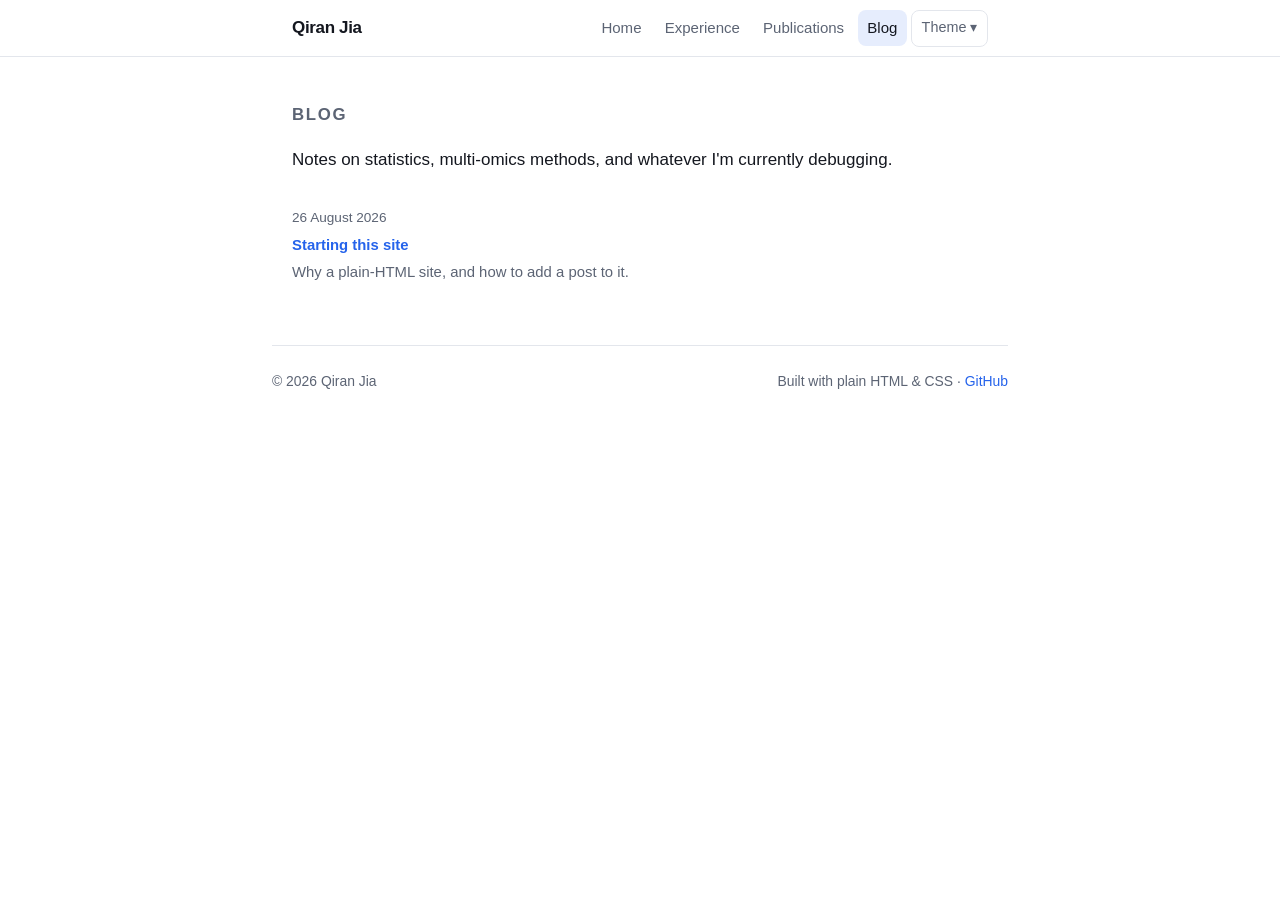
==== blog/index.html @ 93539d96 "Add personal academic website Static site (plain HTML/CSS/JS, no build step) styled after an academi" ====
<!doctype html>
<html lang="en">
<head>
<meta charset="utf-8">
<meta name="viewport" content="width=device-width, initial-scale=1">
<title>Blog · Qiran Jia</title>
<meta name="description" content="Notes on statistics, multi-omics methods, and research software by Qiran Jia.">
<meta name="author" content="Qiran Jia">
<meta property="og:title" content="Blog · Qiran Jia">
<meta property="og:description" content="Notes on statistics, multi-omics methods, and research software by Qiran Jia.">
<meta property="og:type" content="website">
<link rel="stylesheet" href="../assets/css/style.css">
<link rel="icon" href="data:image/svg+xml,%3Csvg xmlns=%22http://www.w3.org/2000/svg%22 viewBox=%220 0 32 32%22%3E%3Ctext y=%2224%22 x=%223%22 font-family=%22system-ui%22 font-weight=%22600%22 font-size=%2220%22%3EQJ%3C/text%3E%3C/svg%3E">
<script>
  /* Apply the saved theme before first paint so there's no flash. */
  document.documentElement.classList.add("js");
  try {
    var t = localStorage.getItem("qj-theme");
    if (t) document.documentElement.setAttribute("data-theme", t);
  } catch (e) {}
</script>
</head>
<body>
    <a class="skip" href="#main">Skip to content</a>
    <header class="topbar">
      <div class="topbar-inner">
        <a class="brand" href="../index.html">Qiran Jia</a>
        <button class="menu-btn" type="button" aria-expanded="false" aria-label="Menu">☰</button>
        <nav class="nav" aria-label="Main">
        <a href="../index.html">Home</a>
        <a href="../experience.html">Experience</a>
        <a href="../publications.html">Publications</a>
        <a href="../blog/index.html" aria-current="page">Blog</a>
          <div class="theme">
            <button class="theme-btn" type="button" aria-expanded="false" aria-haspopup="true">Theme ▾</button>
            <ul class="theme-list" hidden>
            <li><button type="button" data-theme="default">Default</button></li>
            <li><button type="button" data-theme="coffee">Coffee</button></li>
            <li><button type="button" data-theme="contrast">Contrast</button></li>
            <li><button type="button" data-theme="cupcake">Cupcake</button></li>
            <li><button type="button" data-theme="dracula">Dracula</button></li>
            <li><button type="button" data-theme="marine">Marine</button></li>
            <li><button type="button" data-theme="matcha">Matcha</button></li>
            <li><button type="button" data-theme="minimal">Minimal</button></li>
            <li><button type="button" data-theme="retro">Retro</button></li>
            <li><button type="button" data-theme="solar">Solar</button></li>
            <li><button type="button" data-theme="synthwave">Synthwave</button></li>
            </ul>
          </div>
        </nav>
      </div>
    </header>
    <main id="main" class="wrap">
      <h2>Blog</h2>
      <p>Notes on statistics, multi-omics methods, and whatever I'm currently debugging.</p>

      <!-- EDIT: add a line here for each new post, newest first -------------- -->
      <ul class="posts">
        <li>
          <time datetime="2026-08-26">26 August 2026</time>
          <p class="post-title"><a href="hello-world.html">Starting this site</a></p>
          <p>Why a plain-HTML site, and how to add a post to it.</p>
        </li>
      </ul>

    </main>
    <footer class="foot wrap">
      <span>© 2026 Qiran Jia</span>
      <span>Built with plain HTML &amp; CSS · <a href="https://github.com/BruceResearch">GitHub</a></span>
    </footer>
    <script src="../assets/js/theme.js"></script>
  </body>
</html>
---- assets/css/style.css ----
/* ==========================================================================
   Qiran Jia — personal site
   No build step. Edit content in the .html files; edit looks here.
   ========================================================================== */

/* --- Theme palettes -------------------------------------------------------
   Every theme overrides the same tokens. To add one: copy a block, rename it,
   and add an <li> to the theme menu in each page's nav.
   -------------------------------------------------------------------------- */
:root {
  --bg: #ffffff;
  --surface: #f7f8fa;
  --text: #14171f;
  --muted: #5c6474;
  --accent: #2563eb;
  --accent-soft: #e6edfd;
  --on-accent: #ffffff;
  --border: #e3e6ec;
  --shadow: 0 1px 2px rgba(16, 20, 30, .06), 0 8px 24px rgba(16, 20, 30, .05);

  --font-sans: ui-sans-serif, -apple-system, BlinkMacSystemFont, "Segoe UI", Inter, Roboto, Helvetica, Arial, sans-serif;
  --font-mono: ui-monospace, SFMono-Regular, "SF Mono", Menlo, Consolas, monospace;
  --radius: 12px;
  --measure: 46rem;
}

/* Default theme follows the OS when the visitor hasn't picked one. */
@media (prefers-color-scheme: dark) {
  :root:not([data-theme]) {
    --bg: #0f1117;
    --surface: #171a22;
    --text: #e8eaf0;
    --muted: #9aa2b4;
    --accent: #7aa2f7;
    --accent-soft: #1d2740;
    --on-accent: #0f1117;
    --border: #262b36;
    --shadow: 0 1px 2px rgba(0, 0, 0, .4), 0 8px 24px rgba(0, 0, 0, .3);
  }
}

[data-theme="minimal"] {
  --bg: #ffffff; --surface: #fafafa; --text: #111111; --muted: #6b6b6b;
  --accent: #111111; --accent-soft: #eeeeee; --on-accent: #ffffff;
  --border: #e5e5e5; --shadow: none;
}
[data-theme="contrast"] {
  --bg: #000000; --surface: #0d0d0d; --text: #ffffff; --muted: #cfcfcf;
  --accent: #ffe600; --accent-soft: #2b2600; --on-accent: #000000;
  --border: #3a3a3a; --shadow: none;
}
[data-theme="coffee"] {
  --bg: #f3ece3; --surface: #e9dfd2; --text: #2f2418; --muted: #6d5b47;
  --accent: #8a5a2b; --accent-soft: #e0cdb6; --on-accent: #fdf8f2;
  --border: #d8c8b4; --shadow: 0 1px 2px rgba(70, 50, 30, .08), 0 8px 24px rgba(70, 50, 30, .07);
}
[data-theme="cupcake"] {
  --bg: #fff6f9; --surface: #ffe9f1; --text: #3d2733; --muted: #8a6b78;
  --accent: #e0568a; --accent-soft: #ffd7e5; --on-accent: #ffffff;
  --border: #f7d3e0; --shadow: 0 1px 2px rgba(190, 100, 140, .1), 0 8px 24px rgba(190, 100, 140, .08);
}
[data-theme="dracula"] {
  --bg: #282a36; --surface: #343746; --text: #f8f8f2; --muted: #a5abc0;
  --accent: #bd93f9; --accent-soft: #3b3352; --on-accent: #282a36;
  --border: #44475a; --shadow: 0 1px 2px rgba(0, 0, 0, .35), 0 8px 24px rgba(0, 0, 0, .3);
}
[data-theme="marine"] {
  --bg: #071a2b; --surface: #0d2739; --text: #e2f1f8; --muted: #93b4c6;
  --accent: #38bdf8; --accent-soft: #123449; --on-accent: #04141f;
  --border: #1b3d54; --shadow: 0 1px 2px rgba(0, 0, 0, .35), 0 8px 24px rgba(0, 0, 0, .3);
}
[data-theme="matcha"] {
  --bg: #f4f7ef; --surface: #e8efdd; --text: #22301c; --muted: #5c6f52;
  --accent: #4f7a2e; --accent-soft: #dbe8c9; --on-accent: #ffffff;
  --border: #d3e0c2; --shadow: 0 1px 2px rgba(50, 70, 40, .07), 0 8px 24px rgba(50, 70, 40, .06);
}
[data-theme="retro"] {
  --bg: #f6efe0; --surface: #efe4cd; --text: #33291b; --muted: #6f6046;
  --accent: #c2571f; --accent-soft: #f2d9c2; --on-accent: #fdf6e9;
  --border: #ded0b4; --shadow: 0 1px 2px rgba(90, 70, 40, .08), 0 8px 24px rgba(90, 70, 40, .06);
}
[data-theme="solar"] {
  --bg: #fdf6e3; --surface: #f4ecd8; --text: #073642; --muted: #657b83;
  --accent: #268bd2; --accent-soft: #e3e9d8; --on-accent: #fdf6e3;
  --border: #e4dbc4; --shadow: 0 1px 2px rgba(7, 54, 66, .07), 0 8px 24px rgba(7, 54, 66, .06);
}
[data-theme="synthwave"] {
  --bg: #1a1030; --surface: #241844; --text: #f6e9ff; --muted: #b39ede;
  --accent: #ff5ea3; --accent-soft: #3a1f52; --on-accent: #14082a;
  --border: #3d2a63; --shadow: 0 1px 2px rgba(0, 0, 0, .4), 0 0 24px rgba(255, 94, 163, .12);
}

/* --- Base ----------------------------------------------------------------- */
* { box-sizing: border-box; }

body {
  margin: 0;
  background: var(--bg);
  color: var(--text);
  font-family: var(--font-sans);
  font-size: 17px;
  line-height: 1.65;
  -webkit-font-smoothing: antialiased;
}

a { color: var(--accent); text-decoration: none; }
a:hover { text-decoration: underline; }

h1, h2, h3 { line-height: 1.25; letter-spacing: -.015em; }
h2 {
  font-size: 1.05rem;
  text-transform: uppercase;
  letter-spacing: .1em;
  color: var(--muted);
  font-weight: 600;
  margin: 3rem 0 1.25rem;
}
p { margin: 0 0 1rem; }

.wrap { max-width: var(--measure); margin: 0 auto; padding: 0 1.25rem; }
.skip {
  position: absolute; left: -9999px;
}
.skip:focus {
  left: 1rem; top: .5rem; z-index: 100; background: var(--accent);
  color: var(--on-accent); padding: .5rem .75rem; border-radius: 8px;
}

/* --- Top bar -------------------------------------------------------------- */
.topbar {
  position: sticky; top: 0; z-index: 50;
  background: color-mix(in srgb, var(--bg) 88%, transparent);
  backdrop-filter: saturate(140%) blur(10px);
  border-bottom: 1px solid var(--border);
}
.topbar-inner {
  max-width: var(--measure); margin: 0 auto; padding: .6rem 1.25rem;
  display: flex; align-items: center; gap: 1rem;
}
.brand { font-weight: 650; color: var(--text); letter-spacing: -.02em; }
.brand:hover { text-decoration: none; color: var(--accent); }

.nav { display: flex; gap: .25rem; margin-left: auto; align-items: center; }
.nav a {
  color: var(--muted); padding: .35rem .6rem; border-radius: 8px;
  font-size: .94rem; font-weight: 500;
}
.nav a:hover { background: var(--surface); color: var(--text); text-decoration: none; }
.nav a[aria-current="page"] { color: var(--text); background: var(--accent-soft); }

.menu-btn {
  display: none; margin-left: auto; background: none; border: 1px solid var(--border);
  color: var(--text); border-radius: 8px; padding: .35rem .5rem; cursor: pointer;
}

/* Theme picker */
.theme { position: relative; }
.theme-btn {
  background: none; border: 1px solid var(--border); color: var(--muted);
  border-radius: 8px; padding: .35rem .6rem; font: inherit; font-size: .9rem;
  cursor: pointer; display: flex; align-items: center; gap: .35rem;
}
.theme-btn:hover { color: var(--text); border-color: var(--muted); }
.theme-list {
  position: absolute; right: 0; top: calc(100% + .4rem);
  background: var(--bg); border: 1px solid var(--border); border-radius: 10px;
  box-shadow: var(--shadow); padding: .35rem; margin: 0; list-style: none;
  min-width: 10rem; max-height: 70vh; overflow: auto;
}
.theme-list[hidden] { display: none; }
.theme-list button {
  width: 100%; text-align: left; background: none; border: 0; color: var(--text);
  font: inherit; font-size: .92rem; padding: .35rem .5rem; border-radius: 6px; cursor: pointer;
}
.theme-list button:hover { background: var(--surface); }
.theme-list button[aria-pressed="true"] { color: var(--accent); font-weight: 600; }
.theme-list button[aria-pressed="true"]::after { content: " ✓"; }

/* --- Hero ----------------------------------------------------------------- */
main { padding-bottom: 4rem; }
.hero { display: flex; gap: 1.5rem; align-items: center; padding: 3rem 0 .5rem; }
.avatar {
  width: 104px; height: 104px; border-radius: 50%; flex: 0 0 104px;
  background: var(--accent-soft); color: var(--accent);
  display: grid; place-items: center;
  font-size: 2.1rem; font-weight: 650; letter-spacing: -.03em;
  border: 1px solid var(--border); overflow: hidden;
}
.avatar img { width: 100%; height: 100%; object-fit: cover; display: block; }
.hero h1 { font-size: 2.1rem; margin: 0 0 .2rem; }
.role { color: var(--text); font-weight: 550; margin: 0; }
.tagline { color: var(--muted); font-size: .95rem; margin: .15rem 0 0; }

/* Contact icon row */
.links { display: flex; flex-wrap: wrap; gap: .4rem; margin: 1.25rem 0 0; }
.links a {
  display: inline-flex; align-items: center; gap: .4rem;
  border: 1px solid var(--border); background: var(--surface);
  color: var(--text); border-radius: 999px; padding: .35rem .8rem; font-size: .9rem;
}
.links a:hover { text-decoration: none; border-color: var(--accent); color: var(--accent); }
.links svg { width: 15px; height: 15px; fill: currentColor; }

/* --- Pills ---------------------------------------------------------------- */
.pills { display: flex; flex-wrap: wrap; gap: .45rem; padding: 0; margin: 0; list-style: none; }
.pills li {
  background: var(--accent-soft); color: var(--text);
  border: 1px solid var(--border); border-radius: 999px;
  padding: .3rem .8rem; font-size: .9rem;
}

/* --- Skill bars ----------------------------------------------------------- */
.skills { display: grid; gap: .9rem; }
.skill-head {
  display: flex; justify-content: space-between; align-items: baseline;
  font-size: .93rem; margin-bottom: .3rem;
}
.skill-head .note { color: var(--muted); font-size: .85rem; }
.track { height: 8px; background: var(--surface); border: 1px solid var(--border); border-radius: 999px; overflow: hidden; }
.fill {
  height: 100%; background: var(--accent); border-radius: 999px;
  width: var(--level, 0);            /* no JS: bar is already at its value */
  transition: width 900ms cubic-bezier(.22, 1, .36, 1);
}
.js .fill { width: 0; }              /* JS on: start empty, fill on scroll */
@media (prefers-reduced-motion: reduce) { .fill { transition: none; } }

/* --- Timeline ------------------------------------------------------------- */
.timeline { list-style: none; margin: 0; padding: 0 0 0 1.4rem; border-left: 2px solid var(--border); }
.timeline > li { position: relative; padding: 0 0 2rem .35rem; }
.timeline > li:last-child { padding-bottom: .5rem; }
.timeline > li::before {
  content: ""; position: absolute; left: calc(-1.4rem - 6px); top: .45rem;
  width: 10px; height: 10px; border-radius: 50%;
  background: var(--accent); border: 2px solid var(--bg);
}
.tl-title { font-weight: 600; margin: 0; }
.tl-org { color: var(--accent); font-weight: 500; }
.tl-date { color: var(--muted); font-size: .88rem; margin: .1rem 0 .5rem; }
.timeline ul { margin: .5rem 0 0; padding-left: 1.1rem; }
.timeline ul li { margin-bottom: .5rem; }

/* --- Publications --------------------------------------------------------- */
.pubs { list-style: none; margin: 0; padding: 0; }
.pubs > li {
  padding: 1rem 0; border-bottom: 1px solid var(--border);
}
.pubs > li:last-child { border-bottom: 0; }
.pub-title { font-weight: 600; margin: 0 0 .2rem; }
.pub-authors { color: var(--muted); font-size: .92rem; margin: 0 0 .15rem; }
.pub-authors .me { color: var(--text); font-weight: 650; }
.pub-venue { font-size: .92rem; color: var(--muted); margin: 0; font-style: italic; }
.pub-links { display: flex; gap: .4rem; flex-wrap: wrap; margin-top: .5rem; }
.pub-links a {
  font-size: .82rem; border: 1px solid var(--border); border-radius: 6px;
  padding: .12rem .5rem; color: var(--muted);
}
.pub-links a:hover { color: var(--accent); border-color: var(--accent); text-decoration: none; }

/* --- Posts / news --------------------------------------------------------- */
.posts { list-style: none; margin: 0; padding: 0; }
.posts > li { padding: .8rem 0; border-bottom: 1px solid var(--border); }
.posts > li:last-child { border-bottom: 0; }
.posts time { color: var(--muted); font-size: .85rem; font-variant-numeric: tabular-nums; }
.posts .post-title { font-weight: 600; margin: .1rem 0; }
.posts p { margin: .15rem 0 0; color: var(--muted); font-size: .93rem; }

.post-body { padding-top: 2rem; }
.post-body h1 { font-size: 1.9rem; margin: 0 0 .3rem; }
.post-body .meta { color: var(--muted); font-size: .9rem; margin-bottom: 2rem; }
.post-body blockquote {
  margin: 1.5rem 0; padding: .3rem 0 .3rem 1rem;
  border-left: 3px solid var(--accent); color: var(--muted);
}
.post-body code {
  font-family: var(--font-mono); font-size: .88em;
  background: var(--surface); border: 1px solid var(--border);
  border-radius: 5px; padding: .1em .35em;
}
.post-body pre {
  background: var(--surface); border: 1px solid var(--border);
  border-radius: var(--radius); padding: 1rem; overflow-x: auto;
}
.post-body pre code { background: none; border: 0; padding: 0; }

/* --- Footer --------------------------------------------------------------- */
.foot {
  border-top: 1px solid var(--border); margin-top: 3rem; padding: 1.5rem 0 3rem;
  color: var(--muted); font-size: .87rem;
  display: flex; justify-content: space-between; gap: 1rem; flex-wrap: wrap;
}

/* --- Small screens -------------------------------------------------------- */
@media (max-width: 640px) {
  body { font-size: 16px; }
  .menu-btn { display: block; }
  .nav {
    display: none; position: absolute; left: 0; right: 0; top: 100%;
    flex-direction: column; align-items: stretch; gap: 0;
    background: var(--bg); border-bottom: 1px solid var(--border);
    padding: .5rem .75rem 1rem; margin: 0;
  }
  .nav.open { display: flex; }
  .nav a { padding: .6rem .5rem; }
  .theme { margin-top: .5rem; }
  .theme-btn { width: 100%; justify-content: space-between; }
  .theme-list { left: 0; right: 0; }
  .hero { flex-direction: column; align-items: flex-start; gap: 1rem; padding-top: 2rem; }
  .hero h1 { font-size: 1.75rem; }
}
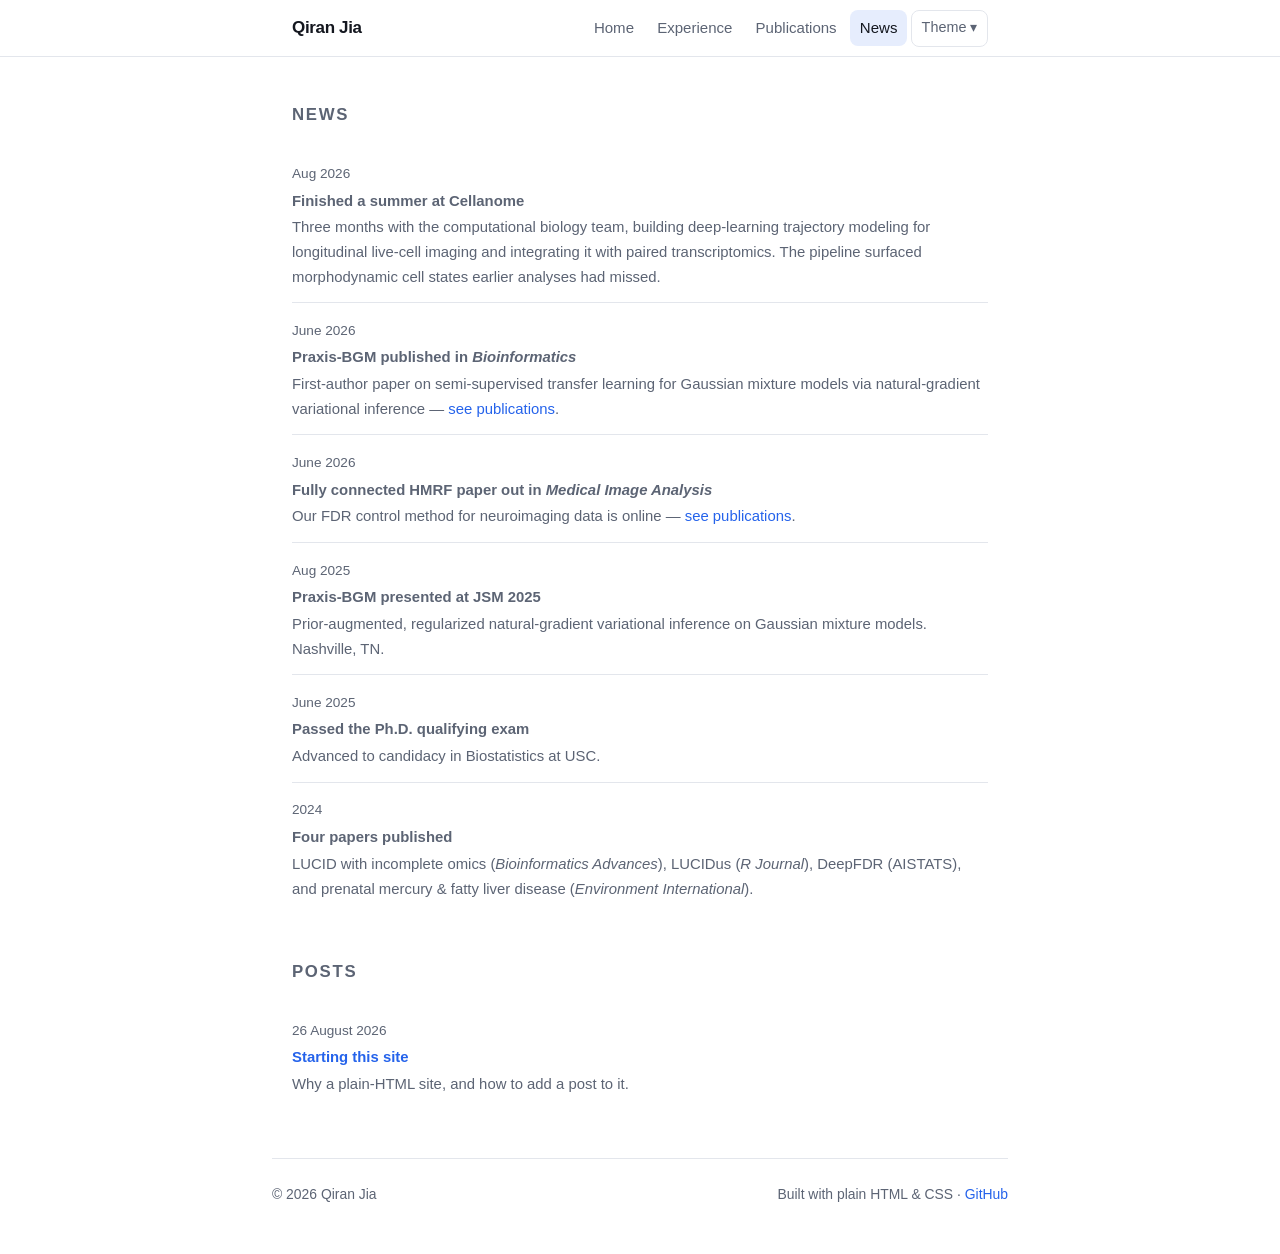
==== commit 2b64c9bd: "Add profile photo and slim the home page - Profile photo cropped to head-and-shoulders (440x440, 39K" ====
--- a/blog/index.html
+++ b/blog/index.html
@@ -3,7 +3,7 @@
 <head>
 <meta charset="utf-8">
 <meta name="viewport" content="width=device-width, initial-scale=1">
-<title>Blog · Qiran Jia</title>
+<title>News · Qiran Jia</title>
 <meta name="description" content="Notes on statistics, multi-omics methods, and research software by Qiran Jia.">
 <meta name="author" content="Qiran Jia">
 <meta property="og:title" content="Blog · Qiran Jia">
@@ -30,7 +30,7 @@
         <a href="../index.html">Home</a>
         <a href="../experience.html">Experience</a>
         <a href="../publications.html">Publications</a>
-        <a href="../blog/index.html" aria-current="page">Blog</a>
+        <a href="../blog/index.html" aria-current="page">News</a>
           <div class="theme">
             <button class="theme-btn" type="button" aria-expanded="false" aria-haspopup="true">Theme ▾</button>
             <ul class="theme-list" hidden>
@@ -51,9 +51,41 @@
       </div>
     </header>
     <main id="main" class="wrap">
-      <h2>Blog</h2>
-      <p>Notes on statistics, multi-omics methods, and whatever I'm currently debugging.</p>
+      <h2>News</h2>
+      <ul class="posts">
+        <li>
+          <time datetime="2026-08">Aug 2026</time>
+          <p class="post-title">Finished a summer at Cellanome</p>
+          <p>Three months with the computational biology team, building deep-learning trajectory modeling for longitudinal live-cell imaging and integrating it with paired transcriptomics. The pipeline surfaced morphodynamic cell states earlier analyses had missed.</p>
+        </li>
+        <li>
+          <time datetime="2026-06-17">June 2026</time>
+          <p class="post-title">Praxis-BGM published in <em>Bioinformatics</em></p>
+          <p>First-author paper on semi-supervised transfer learning for Gaussian mixture models via natural-gradient variational inference — <a href="../publications.html">see publications</a>.</p>
+        </li>
+        <li>
+          <time datetime="2026-06-09">June 2026</time>
+          <p class="post-title">Fully connected HMRF paper out in <em>Medical Image Analysis</em></p>
+          <p>Our FDR control method for neuroimaging data is online — <a href="../publications.html">see publications</a>.</p>
+        </li>
+        <li>
+          <time datetime="2025-08">Aug 2025</time>
+          <p class="post-title">Praxis-BGM presented at JSM 2025</p>
+          <p>Prior-augmented, regularized natural-gradient variational inference on Gaussian mixture models. Nashville, TN.</p>
+        </li>
+        <li>
+          <time datetime="2025-06">June 2025</time>
+          <p class="post-title">Passed the Ph.D. qualifying exam</p>
+          <p>Advanced to candidacy in Biostatistics at USC.</p>
+        </li>
+        <li>
+          <time datetime="2024">2024</time>
+          <p class="post-title">Four papers published</p>
+          <p>LUCID with incomplete omics (<em>Bioinformatics Advances</em>), LUCIDus (<em>R Journal</em>), DeepFDR (AISTATS), and prenatal mercury &amp; fatty liver disease (<em>Environment International</em>).</p>
+        </li>
+      </ul>
 
+      <h2>Posts</h2>
       <!-- EDIT: add a line here for each new post, newest first -------------- -->
       <ul class="posts">
         <li>
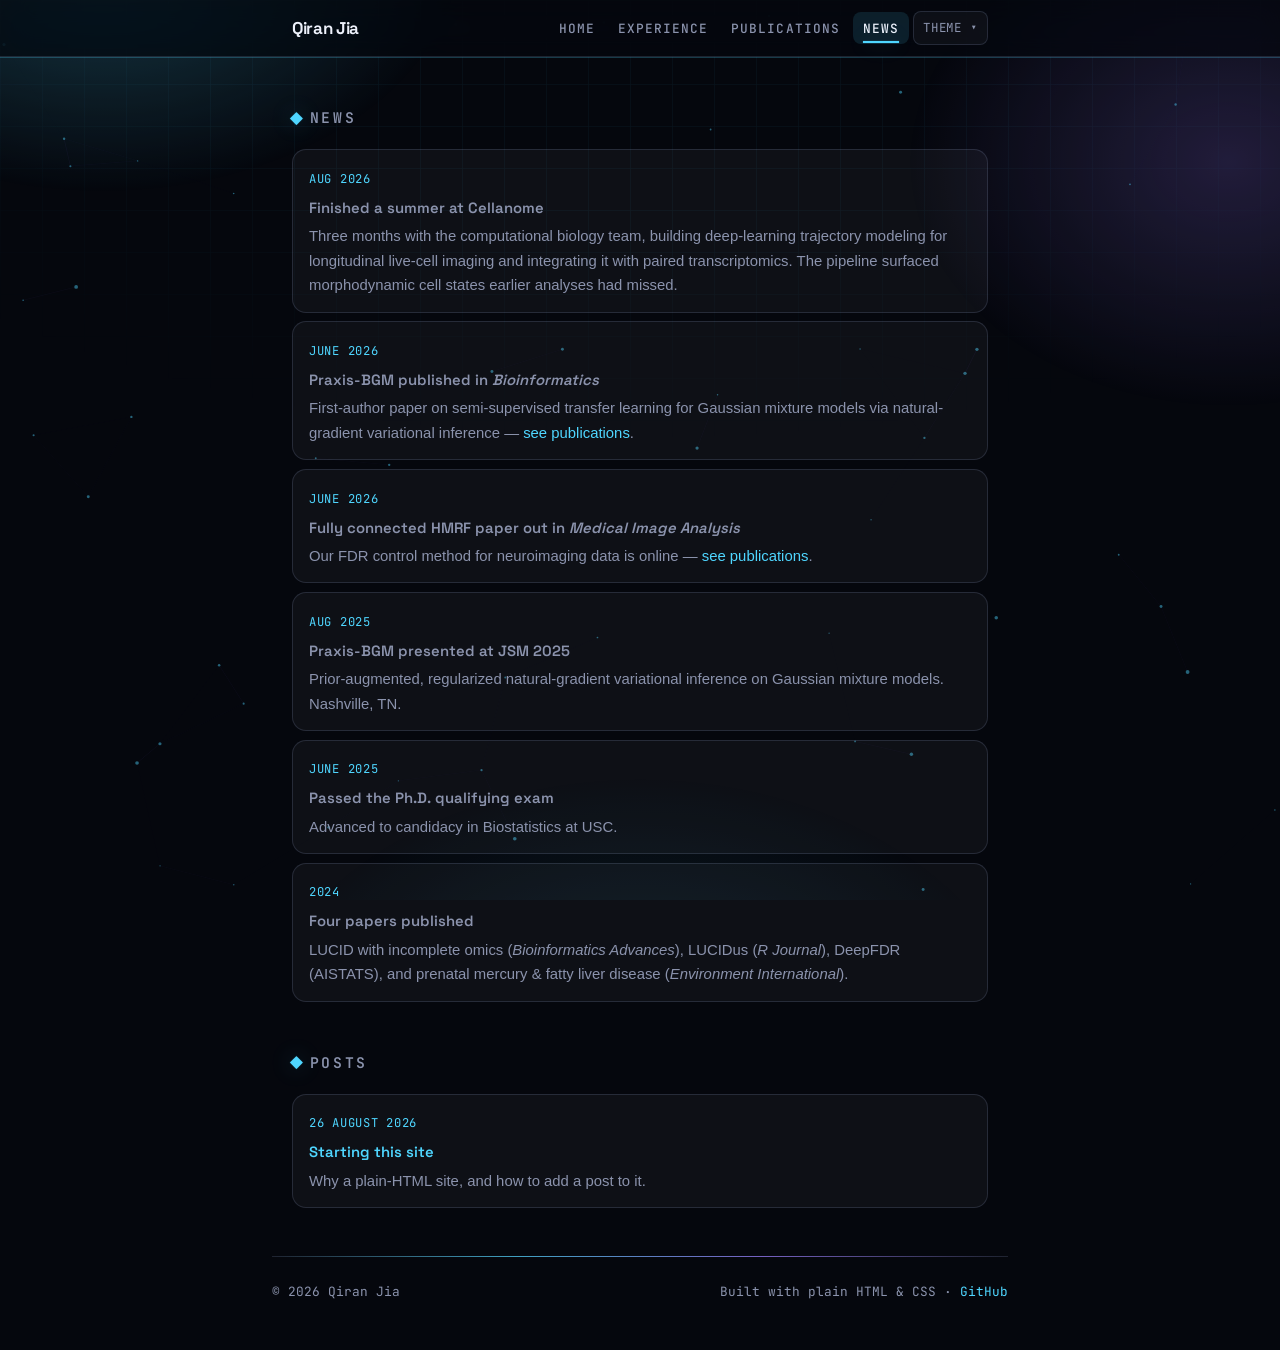
==== commit 3e6a8583: "Refresh typography and theme styling Load JetBrains Mono and Space Grotesk fonts across pages, expan" ====
--- a/blog/index.html
+++ b/blog/index.html
@@ -10,6 +10,9 @@
 <meta property="og:description" content="Notes on statistics, multi-omics methods, and research software by Qiran Jia.">
 <meta property="og:type" content="website">
 <link rel="stylesheet" href="../assets/css/style.css">
+<link rel="preconnect" href="https://fonts.googleapis.com">
+<link rel="preconnect" href="https://fonts.gstatic.com" crossorigin>
+<link href="https://fonts.googleapis.com/css2?family=JetBrains+Mono:wght@400;500;600&family=Space+Grotesk:wght@500;600;700&display=swap" rel="stylesheet">
 <link rel="icon" href="data:image/svg+xml,%3Csvg xmlns=%22http://www.w3.org/2000/svg%22 viewBox=%220 0 32 32%22%3E%3Ctext y=%2224%22 x=%223%22 font-family=%22system-ui%22 font-weight=%22600%22 font-size=%2220%22%3EQJ%3C/text%3E%3C/svg%3E">
 <script>
   /* Apply the saved theme before first paint so there's no flash. */
--- a/assets/css/style.css
+++ b/assets/css/style.css
@@ -8,94 +8,158 @@
    and add an <li> to the theme menu in each page's nav.
    -------------------------------------------------------------------------- */
 :root {
-  --bg: #ffffff;
-  --surface: #f7f8fa;
-  --text: #14171f;
-  --muted: #5c6474;
-  --accent: #2563eb;
-  --accent-soft: #e6edfd;
-  --on-accent: #ffffff;
-  --border: #e3e6ec;
-  --shadow: 0 1px 2px rgba(16, 20, 30, .06), 0 8px 24px rgba(16, 20, 30, .05);
+  /* This is the site's default (always-on, not OS-dependent) look: a dark
+     "neo sci-fi" palette. Every other [data-theme] block below sets its own
+     --accent2 / --font-display / --glow / --grid-opacity / --particle-opacity
+     so the shared background chrome (grid + glow blobs + particle field)
+     stays coherent no matter which theme a visitor picks. */
+  --bg: #05070d;
+  --bg-2: #0a0f1c;
+  --surface: rgba(255, 255, 255, .04);
+  --surface-strong: rgba(255, 255, 255, .07);
+  --text: #edf1fb;
+  --muted: #8b93ad;
+  --accent: #4fd6ff;
+  --accent2: #9a7bff;
+  --accent-soft: rgba(79, 214, 255, .12);
+  --on-accent: #04070d;
+  --border: rgba(148, 168, 210, .18);
+  --shadow: 0 1px 2px rgba(0, 0, 0, .5), 0 20px 60px rgba(0, 0, 0, .55);
+  --glow: 0 0 1px rgba(79, 214, 255, .8), 0 0 22px rgba(79, 214, 255, .28);
 
   --font-sans: ui-sans-serif, -apple-system, BlinkMacSystemFont, "Segoe UI", Inter, Roboto, Helvetica, Arial, sans-serif;
-  --font-mono: ui-monospace, SFMono-Regular, "SF Mono", Menlo, Consolas, monospace;
-  --radius: 12px;
+  --font-mono: "JetBrains Mono", ui-monospace, SFMono-Regular, "SF Mono", Menlo, Consolas, monospace;
+  --font-display: "Space Grotesk", var(--font-sans);
+  --radius: 14px;
   --measure: 46rem;
-}
-
-/* Default theme follows the OS when the visitor hasn't picked one. */
-@media (prefers-color-scheme: dark) {
-  :root:not([data-theme]) {
-    --bg: #0f1117;
-    --surface: #171a22;
-    --text: #e8eaf0;
-    --muted: #9aa2b4;
-    --accent: #7aa2f7;
-    --accent-soft: #1d2740;
-    --on-accent: #0f1117;
-    --border: #262b36;
-    --shadow: 0 1px 2px rgba(0, 0, 0, .4), 0 8px 24px rgba(0, 0, 0, .3);
-  }
-}
-
-[data-theme="minimal"] {
+  --grid-opacity: .5;
+  --particle-opacity: .6;
+}
+
+html[data-theme="minimal"] {
   --bg: #ffffff; --surface: #fafafa; --text: #111111; --muted: #6b6b6b;
   --accent: #111111; --accent-soft: #eeeeee; --on-accent: #ffffff;
   --border: #e5e5e5; --shadow: none;
-}
-[data-theme="contrast"] {
+  --accent2: var(--accent); --font-display: var(--font-sans); --glow: none;
+  --grid-opacity: .15; --particle-opacity: .18;
+}
+html[data-theme="contrast"] {
   --bg: #000000; --surface: #0d0d0d; --text: #ffffff; --muted: #cfcfcf;
   --accent: #ffe600; --accent-soft: #2b2600; --on-accent: #000000;
   --border: #3a3a3a; --shadow: none;
-}
-[data-theme="coffee"] {
+  --accent2: var(--accent); --font-display: var(--font-sans);
+  --glow: 0 0 16px rgba(255, 230, 0, .35);
+  --grid-opacity: .35; --particle-opacity: .3;
+}
+html[data-theme="coffee"] {
   --bg: #f3ece3; --surface: #e9dfd2; --text: #2f2418; --muted: #6d5b47;
   --accent: #8a5a2b; --accent-soft: #e0cdb6; --on-accent: #fdf8f2;
   --border: #d8c8b4; --shadow: 0 1px 2px rgba(70, 50, 30, .08), 0 8px 24px rgba(70, 50, 30, .07);
-}
-[data-theme="cupcake"] {
+  --accent2: var(--accent); --font-display: var(--font-sans); --glow: none;
+  --grid-opacity: .12; --particle-opacity: .16;
+}
+html[data-theme="cupcake"] {
   --bg: #fff6f9; --surface: #ffe9f1; --text: #3d2733; --muted: #8a6b78;
   --accent: #e0568a; --accent-soft: #ffd7e5; --on-accent: #ffffff;
   --border: #f7d3e0; --shadow: 0 1px 2px rgba(190, 100, 140, .1), 0 8px 24px rgba(190, 100, 140, .08);
-}
-[data-theme="dracula"] {
+  --accent2: var(--accent); --font-display: var(--font-sans); --glow: none;
+  --grid-opacity: .1; --particle-opacity: .16;
+}
+html[data-theme="dracula"] {
   --bg: #282a36; --surface: #343746; --text: #f8f8f2; --muted: #a5abc0;
   --accent: #bd93f9; --accent-soft: #3b3352; --on-accent: #282a36;
   --border: #44475a; --shadow: 0 1px 2px rgba(0, 0, 0, .35), 0 8px 24px rgba(0, 0, 0, .3);
-}
-[data-theme="marine"] {
+  --accent2: #ff79c6; --font-display: var(--font-sans);
+  --glow: 0 0 18px rgba(189, 147, 249, .28);
+  --grid-opacity: .3; --particle-opacity: .3;
+}
+html[data-theme="marine"] {
   --bg: #071a2b; --surface: #0d2739; --text: #e2f1f8; --muted: #93b4c6;
   --accent: #38bdf8; --accent-soft: #123449; --on-accent: #04141f;
   --border: #1b3d54; --shadow: 0 1px 2px rgba(0, 0, 0, .35), 0 8px 24px rgba(0, 0, 0, .3);
-}
-[data-theme="matcha"] {
+  --accent2: #22d3ee; --font-display: var(--font-sans);
+  --glow: 0 0 18px rgba(56, 189, 248, .3);
+  --grid-opacity: .32; --particle-opacity: .32;
+}
+html[data-theme="matcha"] {
   --bg: #f4f7ef; --surface: #e8efdd; --text: #22301c; --muted: #5c6f52;
   --accent: #4f7a2e; --accent-soft: #dbe8c9; --on-accent: #ffffff;
   --border: #d3e0c2; --shadow: 0 1px 2px rgba(50, 70, 40, .07), 0 8px 24px rgba(50, 70, 40, .06);
-}
-[data-theme="retro"] {
+  --accent2: var(--accent); --font-display: var(--font-sans); --glow: none;
+  --grid-opacity: .1; --particle-opacity: .14;
+}
+html[data-theme="retro"] {
   --bg: #f6efe0; --surface: #efe4cd; --text: #33291b; --muted: #6f6046;
   --accent: #c2571f; --accent-soft: #f2d9c2; --on-accent: #fdf6e9;
   --border: #ded0b4; --shadow: 0 1px 2px rgba(90, 70, 40, .08), 0 8px 24px rgba(90, 70, 40, .06);
-}
-[data-theme="solar"] {
+  --accent2: var(--accent); --font-display: var(--font-sans); --glow: none;
+  --grid-opacity: .1; --particle-opacity: .14;
+}
+html[data-theme="solar"] {
   --bg: #fdf6e3; --surface: #f4ecd8; --text: #073642; --muted: #657b83;
   --accent: #268bd2; --accent-soft: #e3e9d8; --on-accent: #fdf6e3;
   --border: #e4dbc4; --shadow: 0 1px 2px rgba(7, 54, 66, .07), 0 8px 24px rgba(7, 54, 66, .06);
-}
-[data-theme="synthwave"] {
+  --accent2: var(--accent); --font-display: var(--font-sans); --glow: none;
+  --grid-opacity: .1; --particle-opacity: .14;
+}
+html[data-theme="synthwave"] {
   --bg: #1a1030; --surface: #241844; --text: #f6e9ff; --muted: #b39ede;
   --accent: #ff5ea3; --accent-soft: #3a1f52; --on-accent: #14082a;
   --border: #3d2a63; --shadow: 0 1px 2px rgba(0, 0, 0, .4), 0 0 24px rgba(255, 94, 163, .12);
-}
+  --accent2: #7afcff; --font-display: var(--font-sans);
+  --glow: 0 0 20px rgba(255, 94, 163, .3);
+  --grid-opacity: .4; --particle-opacity: .35;
+}
+
+/* --- Background chrome: grid + glow blobs + particle field ---------------
+   Fixed decorative layers behind everything. Token-driven so every theme
+   gets a tasteful version of the same effect instead of a hard style break.
+   -------------------------------------------------------------------------- */
+html { background: var(--bg); }
+/* body paints no background of its own — the html canvas background above
+   is the true bottom layer, so the fixed grid/glow/particle layers below
+   (negative z-index, position: fixed) stay visible instead of being
+   painted over by an opaque body box. */
+
+body::before,
+body::after {
+  content: "";
+  position: fixed;
+  inset: 0;
+  z-index: -3;
+  pointer-events: none;
+}
+/* Fine technical grid */
+body::before {
+  background-image:
+    linear-gradient(to right, color-mix(in srgb, var(--accent) 70%, transparent) 1px, transparent 1px),
+    linear-gradient(to bottom, color-mix(in srgb, var(--accent) 70%, transparent) 1px, transparent 1px);
+  background-size: 42px 42px;
+  opacity: calc(var(--grid-opacity) * .12);
+  mask-image: radial-gradient(ellipse 90% 60% at 50% 0%, #000 40%, transparent 85%);
+}
+/* Two soft glow blobs, top-left cyan / bottom-right violet */
+body::after {
+  background:
+    radial-gradient(38rem 26rem at 8% -6%, color-mix(in srgb, var(--accent) 32%, transparent), transparent 60%),
+    radial-gradient(34rem 26rem at 96% 18%, color-mix(in srgb, var(--accent2) 24%, transparent), transparent 60%),
+    radial-gradient(40rem 30rem at 50% 120%, color-mix(in srgb, var(--accent) 16%, transparent), transparent 65%);
+  opacity: .8;
+}
+
+#fx {
+  position: fixed; inset: 0; z-index: -2;
+  width: 100%; height: 100%;
+  pointer-events: none;
+  opacity: var(--particle-opacity);
+}
+@media (prefers-reduced-motion: reduce) { #fx { display: none; } }
 
 /* --- Base ----------------------------------------------------------------- */
 * { box-sizing: border-box; }
 
 body {
   margin: 0;
-  background: var(--bg);
   color: var(--text);
   font-family: var(--font-sans);
   font-size: 17px;
@@ -103,17 +167,42 @@
   -webkit-font-smoothing: antialiased;
 }
 
+::selection { background: var(--accent); color: var(--on-accent); }
+
+/* thin neon scrollbar */
+::-webkit-scrollbar { width: 10px; height: 10px; }
+::-webkit-scrollbar-track { background: transparent; }
+::-webkit-scrollbar-thumb {
+  background: color-mix(in srgb, var(--accent) 45%, transparent);
+  border-radius: 999px; border: 2px solid var(--bg);
+}
+* { scrollbar-color: color-mix(in srgb, var(--accent) 45%, transparent) transparent; scrollbar-width: thin; }
+
 a { color: var(--accent); text-decoration: none; }
 a:hover { text-decoration: underline; }
 
-h1, h2, h3 { line-height: 1.25; letter-spacing: -.015em; }
+:focus-visible {
+  outline: 2px solid var(--accent); outline-offset: 3px; border-radius: 4px;
+}
+
+h1, h2, h3 { line-height: 1.25; letter-spacing: -.015em; font-family: var(--font-display); }
 h2 {
-  font-size: 1.05rem;
+  display: flex; align-items: center; gap: .55rem;
+  font-family: var(--font-mono);
+  font-size: .92rem;
   text-transform: uppercase;
-  letter-spacing: .1em;
+  letter-spacing: .18em;
   color: var(--muted);
   font-weight: 600;
-  margin: 3rem 0 1.25rem;
+  margin: 3.25rem 0 1.35rem;
+}
+h2::before {
+  content: "";
+  width: .55rem; height: .55rem;
+  background: var(--accent);
+  box-shadow: var(--glow);
+  flex: 0 0 auto;
+  transform: rotate(45deg);
 }
 p { margin: 0 0 1rem; }
 
@@ -129,38 +218,48 @@
 /* --- Top bar -------------------------------------------------------------- */
 .topbar {
   position: sticky; top: 0; z-index: 50;
-  background: color-mix(in srgb, var(--bg) 88%, transparent);
-  backdrop-filter: saturate(140%) blur(10px);
+  background: color-mix(in srgb, var(--bg) 72%, transparent);
+  backdrop-filter: saturate(160%) blur(14px);
   border-bottom: 1px solid var(--border);
+  box-shadow: 0 1px 0 color-mix(in srgb, var(--accent) 25%, transparent);
 }
 .topbar-inner {
-  max-width: var(--measure); margin: 0 auto; padding: .6rem 1.25rem;
+  max-width: var(--measure); margin: 0 auto; padding: .7rem 1.25rem;
   display: flex; align-items: center; gap: 1rem;
 }
-.brand { font-weight: 650; color: var(--text); letter-spacing: -.02em; }
-.brand:hover { text-decoration: none; color: var(--accent); }
+.brand {
+  font-family: var(--font-display); font-weight: 650; color: var(--text); letter-spacing: -.02em;
+}
+.brand:hover { text-decoration: none; color: var(--accent); text-shadow: var(--glow); }
 
 .nav { display: flex; gap: .25rem; margin-left: auto; align-items: center; }
 .nav a {
+  position: relative;
   color: var(--muted); padding: .35rem .6rem; border-radius: 8px;
-  font-size: .94rem; font-weight: 500;
+  font-family: var(--font-mono); font-size: .8rem; font-weight: 500;
+  text-transform: uppercase; letter-spacing: .08em;
 }
 .nav a:hover { background: var(--surface); color: var(--text); text-decoration: none; }
 .nav a[aria-current="page"] { color: var(--text); background: var(--accent-soft); }
+.nav a[aria-current="page"]::after {
+  content: ""; position: absolute; left: .6rem; right: .6rem; bottom: 1px;
+  height: 2px; background: var(--accent); box-shadow: var(--glow);
+}
 
 .menu-btn {
-  display: none; margin-left: auto; background: none; border: 1px solid var(--border);
+  display: none; margin-left: auto; background: var(--surface); border: 1px solid var(--border);
   color: var(--text); border-radius: 8px; padding: .35rem .5rem; cursor: pointer;
 }
 
 /* Theme picker */
 .theme { position: relative; }
 .theme-btn {
-  background: none; border: 1px solid var(--border); color: var(--muted);
-  border-radius: 8px; padding: .35rem .6rem; font: inherit; font-size: .9rem;
+  background: var(--surface); border: 1px solid var(--border); color: var(--muted);
+  border-radius: 8px; padding: .35rem .6rem; font: inherit; font-family: var(--font-mono); font-size: .78rem;
+  text-transform: uppercase; letter-spacing: .06em;
   cursor: pointer; display: flex; align-items: center; gap: .35rem;
 }
-.theme-btn:hover { color: var(--text); border-color: var(--muted); }
+.theme-btn:hover { color: var(--text); border-color: var(--accent); }
 .theme-list {
   position: absolute; right: 0; top: calc(100% + .4rem);
   background: var(--bg); border: 1px solid var(--border); border-radius: 10px;
@@ -178,47 +277,75 @@
 
 /* --- Hero ----------------------------------------------------------------- */
 main { padding-bottom: 4rem; }
-.hero { display: flex; gap: 1.5rem; align-items: center; padding: 3rem 0 .5rem; }
+.hero { display: flex; gap: 1.75rem; align-items: center; padding: 3.5rem 0 .5rem; }
 .avatar {
-  width: 104px; height: 104px; border-radius: 50%; flex: 0 0 104px;
+  position: relative;
+  width: 108px; height: 108px; border-radius: 50%; flex: 0 0 108px;
   background: var(--accent-soft); color: var(--accent);
   display: grid; place-items: center;
   font-size: 2.1rem; font-weight: 650; letter-spacing: -.03em;
   border: 1px solid var(--border); overflow: hidden;
-}
-.avatar img { width: 100%; height: 100%; object-fit: cover; display: block; }
-.hero h1 { font-size: 2.1rem; margin: 0 0 .2rem; }
+  box-shadow: var(--glow);
+}
+.avatar::before {
+  content: ""; position: absolute; inset: -3px; border-radius: 50%; z-index: -1;
+  background: conic-gradient(from 0deg, var(--accent), var(--accent2), var(--accent));
+  opacity: .8;
+}
+.avatar img { width: 100%; height: 100%; object-fit: cover; display: block; border-radius: 50%; }
+.hero h1 {
+  font-size: 2.35rem; margin: 0 0 .25rem;
+  background: linear-gradient(95deg, var(--text) 35%, var(--accent) 75%, var(--accent2));
+  -webkit-background-clip: text; background-clip: text; color: transparent;
+}
 .role { color: var(--text); font-weight: 550; margin: 0; }
-.tagline { color: var(--muted); font-size: .95rem; margin: .15rem 0 0; }
+.tagline {
+  color: var(--muted); font-size: .85rem; margin: .4rem 0 0;
+  font-family: var(--font-mono); text-transform: uppercase; letter-spacing: .08em;
+}
 
 /* Contact icon row */
-.links { display: flex; flex-wrap: wrap; gap: .4rem; margin: 1.25rem 0 0; }
+.links { display: flex; flex-wrap: wrap; gap: .5rem; margin: 1.5rem 0 0; }
 .links a {
   display: inline-flex; align-items: center; gap: .4rem;
   border: 1px solid var(--border); background: var(--surface);
-  color: var(--text); border-radius: 999px; padding: .35rem .8rem; font-size: .9rem;
-}
-.links a:hover { text-decoration: none; border-color: var(--accent); color: var(--accent); }
+  color: var(--text); border-radius: 999px; padding: .4rem .9rem;
+  font-family: var(--font-mono); font-size: .82rem;
+  transition: border-color .18s ease, box-shadow .18s ease, transform .18s ease;
+}
+.links a:hover {
+  text-decoration: none; border-color: var(--accent); color: var(--accent);
+  box-shadow: var(--glow); transform: translateY(-1px);
+}
 .links svg { width: 15px; height: 15px; fill: currentColor; }
 
 /* --- Pills ---------------------------------------------------------------- */
-.pills { display: flex; flex-wrap: wrap; gap: .45rem; padding: 0; margin: 0; list-style: none; }
+.pills { display: flex; flex-wrap: wrap; gap: .5rem; padding: 0; margin: 0; list-style: none; }
 .pills li {
-  background: var(--accent-soft); color: var(--text);
+  background: var(--surface); color: var(--text);
   border: 1px solid var(--border); border-radius: 999px;
-  padding: .3rem .8rem; font-size: .9rem;
-}
+  padding: .32rem .85rem; font-size: .85rem;
+  font-family: var(--font-mono);
+  transition: border-color .18s ease, box-shadow .18s ease;
+}
+.pills li:hover { border-color: var(--accent); box-shadow: var(--glow); }
 
 /* --- Skill bars ----------------------------------------------------------- */
-.skills { display: grid; gap: .9rem; }
+.skills { display: grid; gap: 1.1rem; }
 .skill-head {
   display: flex; justify-content: space-between; align-items: baseline;
-  font-size: .93rem; margin-bottom: .3rem;
-}
-.skill-head .note { color: var(--muted); font-size: .85rem; }
-.track { height: 8px; background: var(--surface); border: 1px solid var(--border); border-radius: 999px; overflow: hidden; }
+  font-size: .93rem; margin-bottom: .35rem;
+}
+.skill-head .note { color: var(--muted); font-size: .78rem; font-family: var(--font-mono); }
+.track {
+  height: 8px; background: var(--surface); border: 1px solid var(--border);
+  border-radius: 999px; overflow: hidden;
+}
 .fill {
-  height: 100%; background: var(--accent); border-radius: 999px;
+  height: 100%;
+  background: linear-gradient(90deg, var(--accent), var(--accent2));
+  box-shadow: var(--glow);
+  border-radius: 999px;
   width: var(--level, 0);            /* no JS: bar is already at its value */
   transition: width 900ms cubic-bezier(.22, 1, .36, 1);
 }
@@ -226,48 +353,70 @@
 @media (prefers-reduced-motion: reduce) { .fill { transition: none; } }
 
 /* --- Timeline ------------------------------------------------------------- */
-.timeline { list-style: none; margin: 0; padding: 0 0 0 1.4rem; border-left: 2px solid var(--border); }
+.timeline {
+  list-style: none; margin: 0; padding: 0 0 0 1.4rem;
+  border-left: 2px solid var(--border);
+}
 .timeline > li { position: relative; padding: 0 0 2rem .35rem; }
 .timeline > li:last-child { padding-bottom: .5rem; }
 .timeline > li::before {
   content: ""; position: absolute; left: calc(-1.4rem - 6px); top: .45rem;
   width: 10px; height: 10px; border-radius: 50%;
   background: var(--accent); border: 2px solid var(--bg);
-}
-.tl-title { font-weight: 600; margin: 0; }
+  box-shadow: var(--glow);
+}
+.tl-title { font-weight: 600; margin: 0; font-family: var(--font-display); }
 .tl-org { color: var(--accent); font-weight: 500; }
-.tl-date { color: var(--muted); font-size: .88rem; margin: .1rem 0 .5rem; }
+.tl-date {
+  color: var(--muted); font-size: .8rem; margin: .2rem 0 .6rem;
+  font-family: var(--font-mono); text-transform: uppercase; letter-spacing: .04em;
+}
 .timeline ul { margin: .5rem 0 0; padding-left: 1.1rem; }
 .timeline ul li { margin-bottom: .5rem; }
 
 /* --- Publications --------------------------------------------------------- */
-.pubs { list-style: none; margin: 0; padding: 0; }
+.pubs { list-style: none; margin: 0; padding: 0; display: grid; gap: .7rem; }
 .pubs > li {
-  padding: 1rem 0; border-bottom: 1px solid var(--border);
-}
-.pubs > li:last-child { border-bottom: 0; }
-.pub-title { font-weight: 600; margin: 0 0 .2rem; }
+  padding: 1.1rem 1.2rem; border: 1px solid var(--border); border-radius: var(--radius);
+  background: var(--surface);
+  transition: border-color .18s ease, box-shadow .18s ease, transform .18s ease;
+}
+.pubs > li:hover { border-color: var(--accent); box-shadow: var(--glow); transform: translateY(-1px); }
+.pub-title { font-weight: 600; margin: 0 0 .3rem; font-family: var(--font-display); }
 .pub-authors { color: var(--muted); font-size: .92rem; margin: 0 0 .15rem; }
 .pub-authors .me { color: var(--text); font-weight: 650; }
-.pub-venue { font-size: .92rem; color: var(--muted); margin: 0; font-style: italic; }
-.pub-links { display: flex; gap: .4rem; flex-wrap: wrap; margin-top: .5rem; }
+.pub-venue {
+  font-size: .8rem; color: var(--accent); margin: 0; font-style: normal;
+  font-family: var(--font-mono); text-transform: uppercase; letter-spacing: .04em;
+}
+.pub-links { display: flex; gap: .4rem; flex-wrap: wrap; margin-top: .65rem; }
 .pub-links a {
-  font-size: .82rem; border: 1px solid var(--border); border-radius: 6px;
-  padding: .12rem .5rem; color: var(--muted);
-}
-.pub-links a:hover { color: var(--accent); border-color: var(--accent); text-decoration: none; }
+  font-family: var(--font-mono); font-size: .78rem; border: 1px solid var(--border); border-radius: 6px;
+  padding: .15rem .55rem; color: var(--muted);
+}
+.pub-links a:hover { color: var(--accent); border-color: var(--accent); text-decoration: none; box-shadow: var(--glow); }
 
 /* --- Posts / news --------------------------------------------------------- */
-.posts { list-style: none; margin: 0; padding: 0; }
-.posts > li { padding: .8rem 0; border-bottom: 1px solid var(--border); }
-.posts > li:last-child { border-bottom: 0; }
-.posts time { color: var(--muted); font-size: .85rem; font-variant-numeric: tabular-nums; }
-.posts .post-title { font-weight: 600; margin: .1rem 0; }
+.posts { list-style: none; margin: 0; padding: 0; display: grid; gap: .55rem; }
+.posts > li {
+  padding: .85rem 1rem; border: 1px solid var(--border); border-radius: var(--radius);
+  background: var(--surface);
+  transition: border-color .18s ease, box-shadow .18s ease;
+}
+.posts > li:hover { border-color: var(--accent); box-shadow: var(--glow); }
+.posts time {
+  color: var(--accent); font-size: .76rem; font-family: var(--font-mono);
+  text-transform: uppercase; letter-spacing: .06em; font-variant-numeric: tabular-nums;
+}
+.posts .post-title { font-weight: 600; margin: .25rem 0; font-family: var(--font-display); }
 .posts p { margin: .15rem 0 0; color: var(--muted); font-size: .93rem; }
 
 .post-body { padding-top: 2rem; }
 .post-body h1 { font-size: 1.9rem; margin: 0 0 .3rem; }
-.post-body .meta { color: var(--muted); font-size: .9rem; margin-bottom: 2rem; }
+.post-body .meta {
+  color: var(--accent); font-size: .78rem; margin-bottom: 2rem;
+  font-family: var(--font-mono); text-transform: uppercase; letter-spacing: .06em;
+}
 .post-body blockquote {
   margin: 1.5rem 0; padding: .3rem 0 .3rem 1rem;
   border-left: 3px solid var(--accent); color: var(--muted);
@@ -285,9 +434,15 @@
 
 /* --- Footer --------------------------------------------------------------- */
 .foot {
+  position: relative;
   border-top: 1px solid var(--border); margin-top: 3rem; padding: 1.5rem 0 3rem;
-  color: var(--muted); font-size: .87rem;
+  color: var(--muted); font-size: .8rem; font-family: var(--font-mono);
   display: flex; justify-content: space-between; gap: 1rem; flex-wrap: wrap;
+}
+.foot::before {
+  content: ""; position: absolute; left: 0; right: 0; top: -1px; height: 1px;
+  background: linear-gradient(90deg, transparent, var(--accent), var(--accent2), transparent);
+  opacity: .7;
 }
 
 /* --- Small screens -------------------------------------------------------- */
@@ -297,8 +452,10 @@
   .nav {
     display: none; position: absolute; left: 0; right: 0; top: 100%;
     flex-direction: column; align-items: stretch; gap: 0;
-    background: var(--bg); border-bottom: 1px solid var(--border);
+    background: var(--bg);
+    border-bottom: 1px solid var(--border);
     padding: .5rem .75rem 1rem; margin: 0;
+    box-shadow: 0 16px 40px rgba(0, 0, 0, .5);
   }
   .nav.open { display: flex; }
   .nav a { padding: .6rem .5rem; }
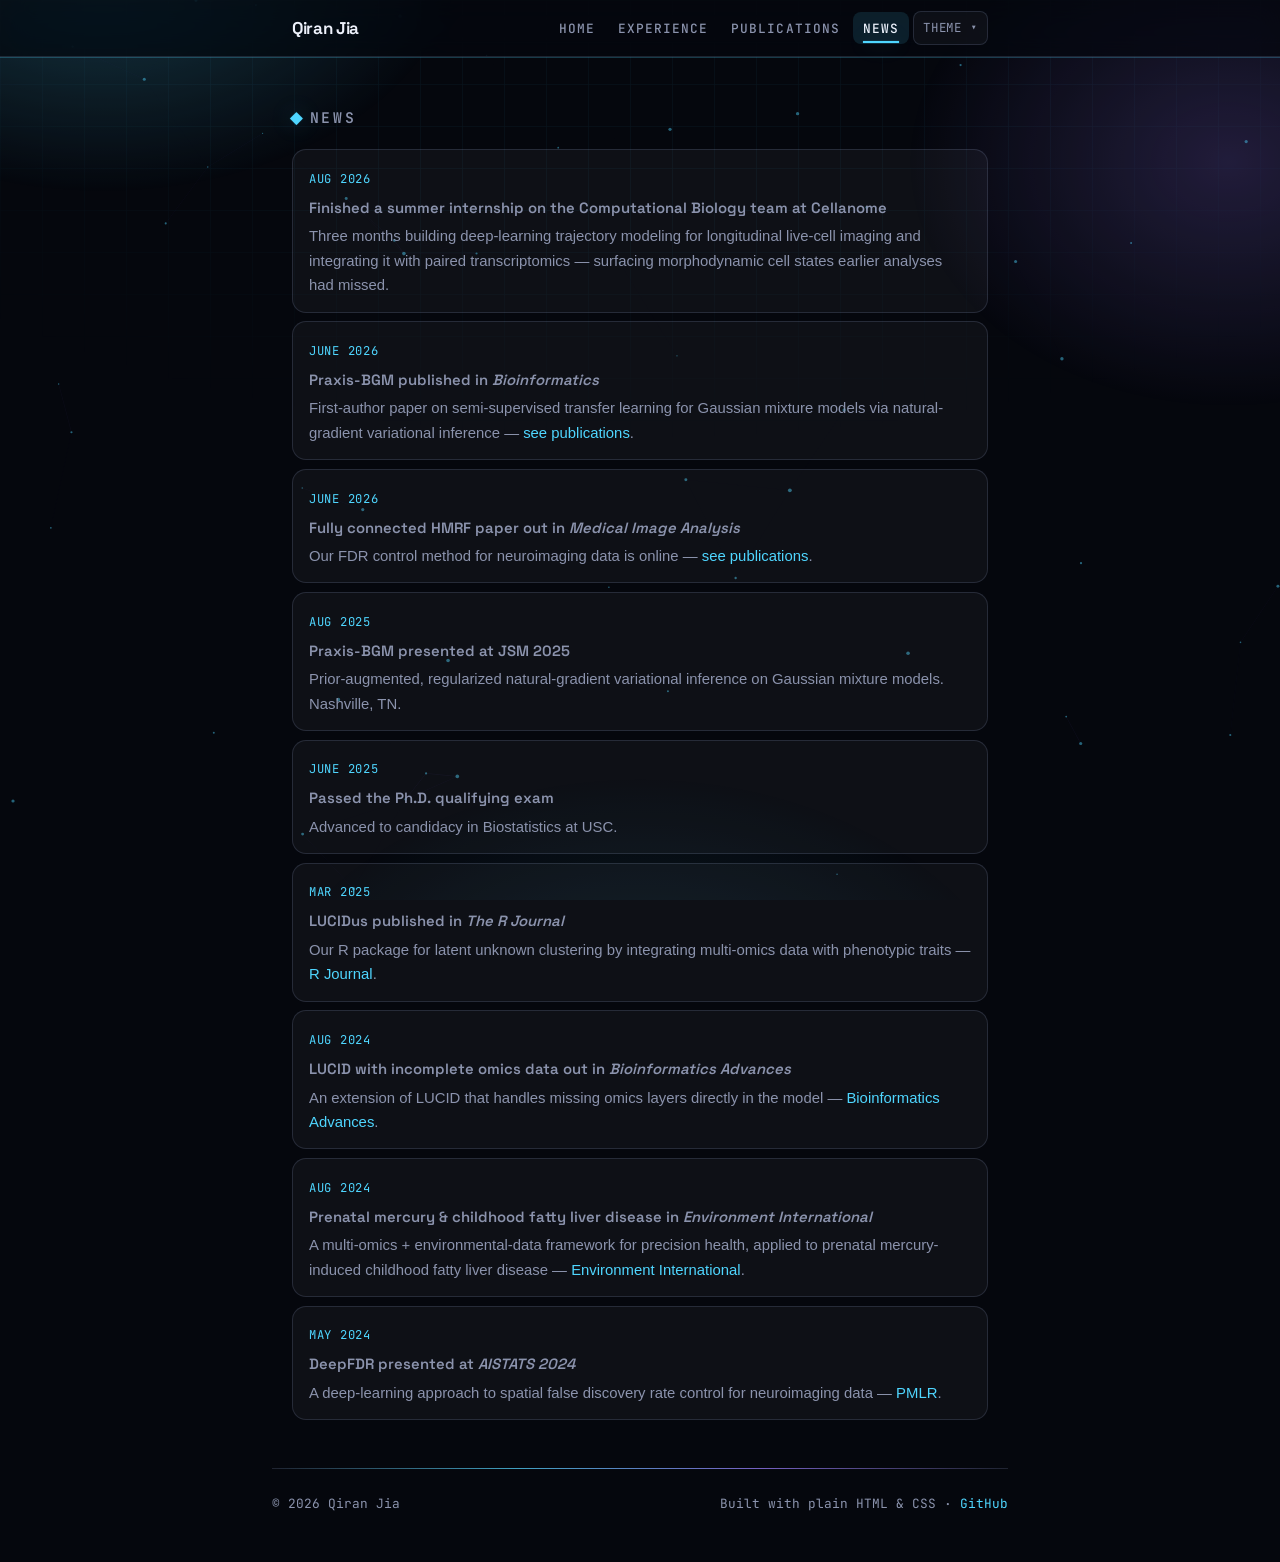
==== commit fbfcebad: "Refine About section and split paper news items" ====
--- a/blog/index.html
+++ b/blog/index.html
@@ -58,8 +58,8 @@
       <ul class="posts">
         <li>
           <time datetime="2026-08">Aug 2026</time>
-          <p class="post-title">Finished a summer at Cellanome</p>
-          <p>Three months with the computational biology team, building deep-learning trajectory modeling for longitudinal live-cell imaging and integrating it with paired transcriptomics. The pipeline surfaced morphodynamic cell states earlier analyses had missed.</p>
+          <p class="post-title">Finished a summer internship on the Computational Biology team at Cellanome</p>
+          <p>Three months building deep-learning trajectory modeling for longitudinal live-cell imaging and integrating it with paired transcriptomics — surfacing morphodynamic cell states earlier analyses had missed.</p>
         </li>
         <li>
           <time datetime="2026-06-17">June 2026</time>
@@ -82,19 +82,24 @@
           <p>Advanced to candidacy in Biostatistics at USC.</p>
         </li>
         <li>
-          <time datetime="2024">2024</time>
-          <p class="post-title">Four papers published</p>
-          <p>LUCID with incomplete omics (<em>Bioinformatics Advances</em>), LUCIDus (<em>R Journal</em>), DeepFDR (AISTATS), and prenatal mercury &amp; fatty liver disease (<em>Environment International</em>).</p>
+          <time datetime="2025-03">Mar 2025</time>
+          <p class="post-title">LUCIDus published in <em>The R Journal</em></p>
+          <p>Our R package for latent unknown clustering by integrating multi-omics data with phenotypic traits — <a href="https://doi.org/10.32614/RJ-2024-012" target="_blank" rel="noopener">R Journal</a>.</p>
         </li>
-      </ul>
-
-      <h2>Posts</h2>
-      <!-- EDIT: add a line here for each new post, newest first -------------- -->
-      <ul class="posts">
         <li>
-          <time datetime="2026-08-26">26 August 2026</time>
-          <p class="post-title"><a href="hello-world.html">Starting this site</a></p>
-          <p>Why a plain-HTML site, and how to add a post to it.</p>
+          <time datetime="2024-08">Aug 2024</time>
+          <p class="post-title">LUCID with incomplete omics data out in <em>Bioinformatics Advances</em></p>
+          <p>An extension of LUCID that handles missing omics layers directly in the model — <a href="https://doi.org/10.1093/bioadv/vbae123" target="_blank" rel="noopener">Bioinformatics Advances</a>.</p>
+        </li>
+        <li>
+          <time datetime="2024-08">Aug 2024</time>
+          <p class="post-title">Prenatal mercury &amp; childhood fatty liver disease in <em>Environment International</em></p>
+          <p>A multi-omics + environmental-data framework for precision health, applied to prenatal mercury-induced childhood fatty liver disease — <a href="https://doi.org/10.1016/j.envint.2024.108930" target="_blank" rel="noopener">Environment International</a>.</p>
+        </li>
+        <li>
+          <time datetime="2024-05">May 2024</time>
+          <p class="post-title">DeepFDR presented at <em>AISTATS 2024</em></p>
+          <p>A deep-learning approach to spatial false discovery rate control for neuroimaging data — <a href="https://proceedings.mlr.press/v238/kim24b.html" target="_blank" rel="noopener">PMLR</a>.</p>
         </li>
       </ul>
 
--- a/assets/css/style.css
+++ b/assets/css/style.css
@@ -330,27 +330,13 @@
 }
 .pills li:hover { border-color: var(--accent); box-shadow: var(--glow); }
 
-/* --- Skill bars ----------------------------------------------------------- */
-.skills { display: grid; gap: 1.1rem; }
-.skill-head {
-  display: flex; justify-content: space-between; align-items: baseline;
-  font-size: .93rem; margin-bottom: .35rem;
-}
-.skill-head .note { color: var(--muted); font-size: .78rem; font-family: var(--font-mono); }
-.track {
-  height: 8px; background: var(--surface); border: 1px solid var(--border);
-  border-radius: 999px; overflow: hidden;
-}
-.fill {
-  height: 100%;
-  background: linear-gradient(90deg, var(--accent), var(--accent2));
-  box-shadow: var(--glow);
-  border-radius: 999px;
-  width: var(--level, 0);            /* no JS: bar is already at its value */
-  transition: width 900ms cubic-bezier(.22, 1, .36, 1);
-}
-.js .fill { width: 0; }              /* JS on: start empty, fill on scroll */
-@media (prefers-reduced-motion: reduce) { .fill { transition: none; } }
+/* --- Skill groups ------------------------------------------------------------- */
+.skill-groups { display: grid; gap: 1.4rem; }
+.skill-group h3 {
+  font-size: .78rem; text-transform: uppercase; letter-spacing: .08em;
+  color: var(--muted); font-family: var(--font-mono); font-weight: 600;
+  margin: 0 0 .55rem;
+}
 
 /* --- Timeline ------------------------------------------------------------- */
 .timeline {
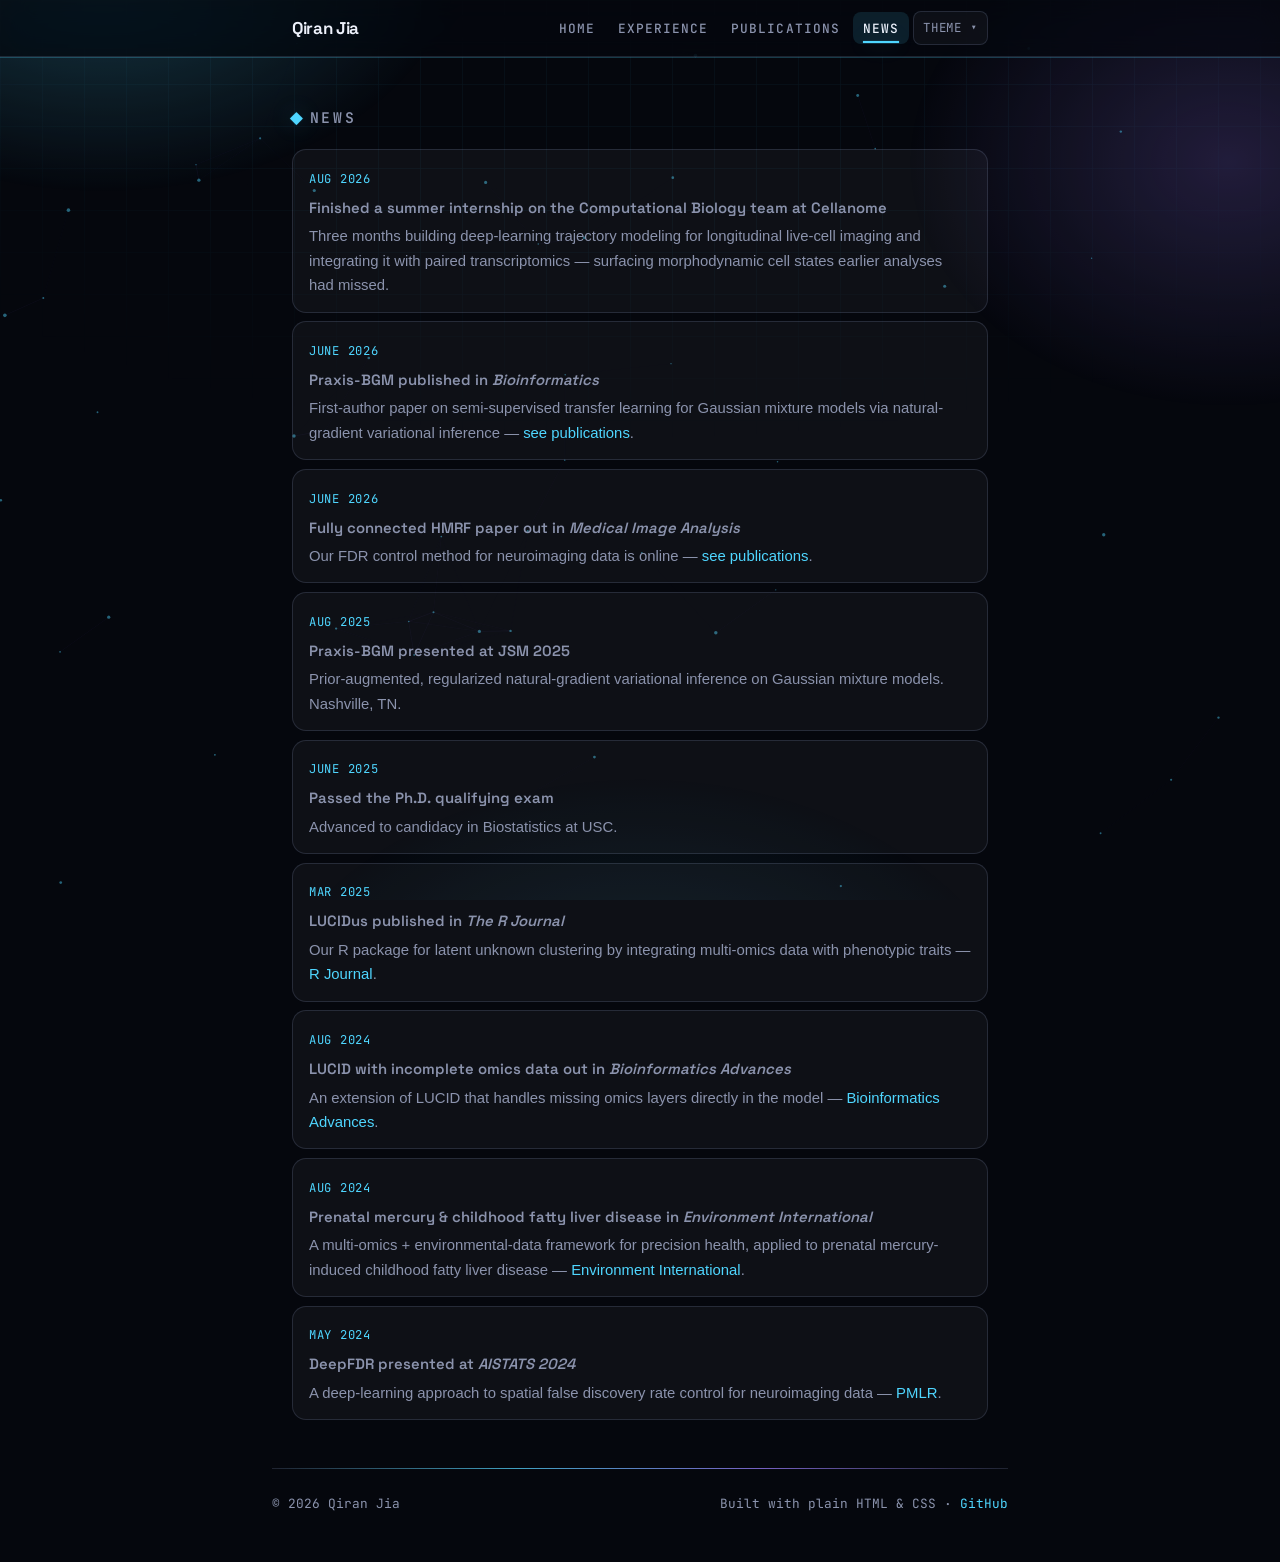
==== commit 50bed3ce: "Point site links at qiranjia1996 account" ====
--- a/blog/index.html
+++ b/blog/index.html
@@ -106,7 +106,7 @@
     </main>
     <footer class="foot wrap">
       <span>© 2026 Qiran Jia</span>
-      <span>Built with plain HTML &amp; CSS · <a href="https://github.com/BruceResearch">GitHub</a></span>
+      <span>Built with plain HTML &amp; CSS · <a href="https://github.com/qiranjia1996">GitHub</a></span>
     </footer>
     <script src="../assets/js/theme.js"></script>
   </body>
